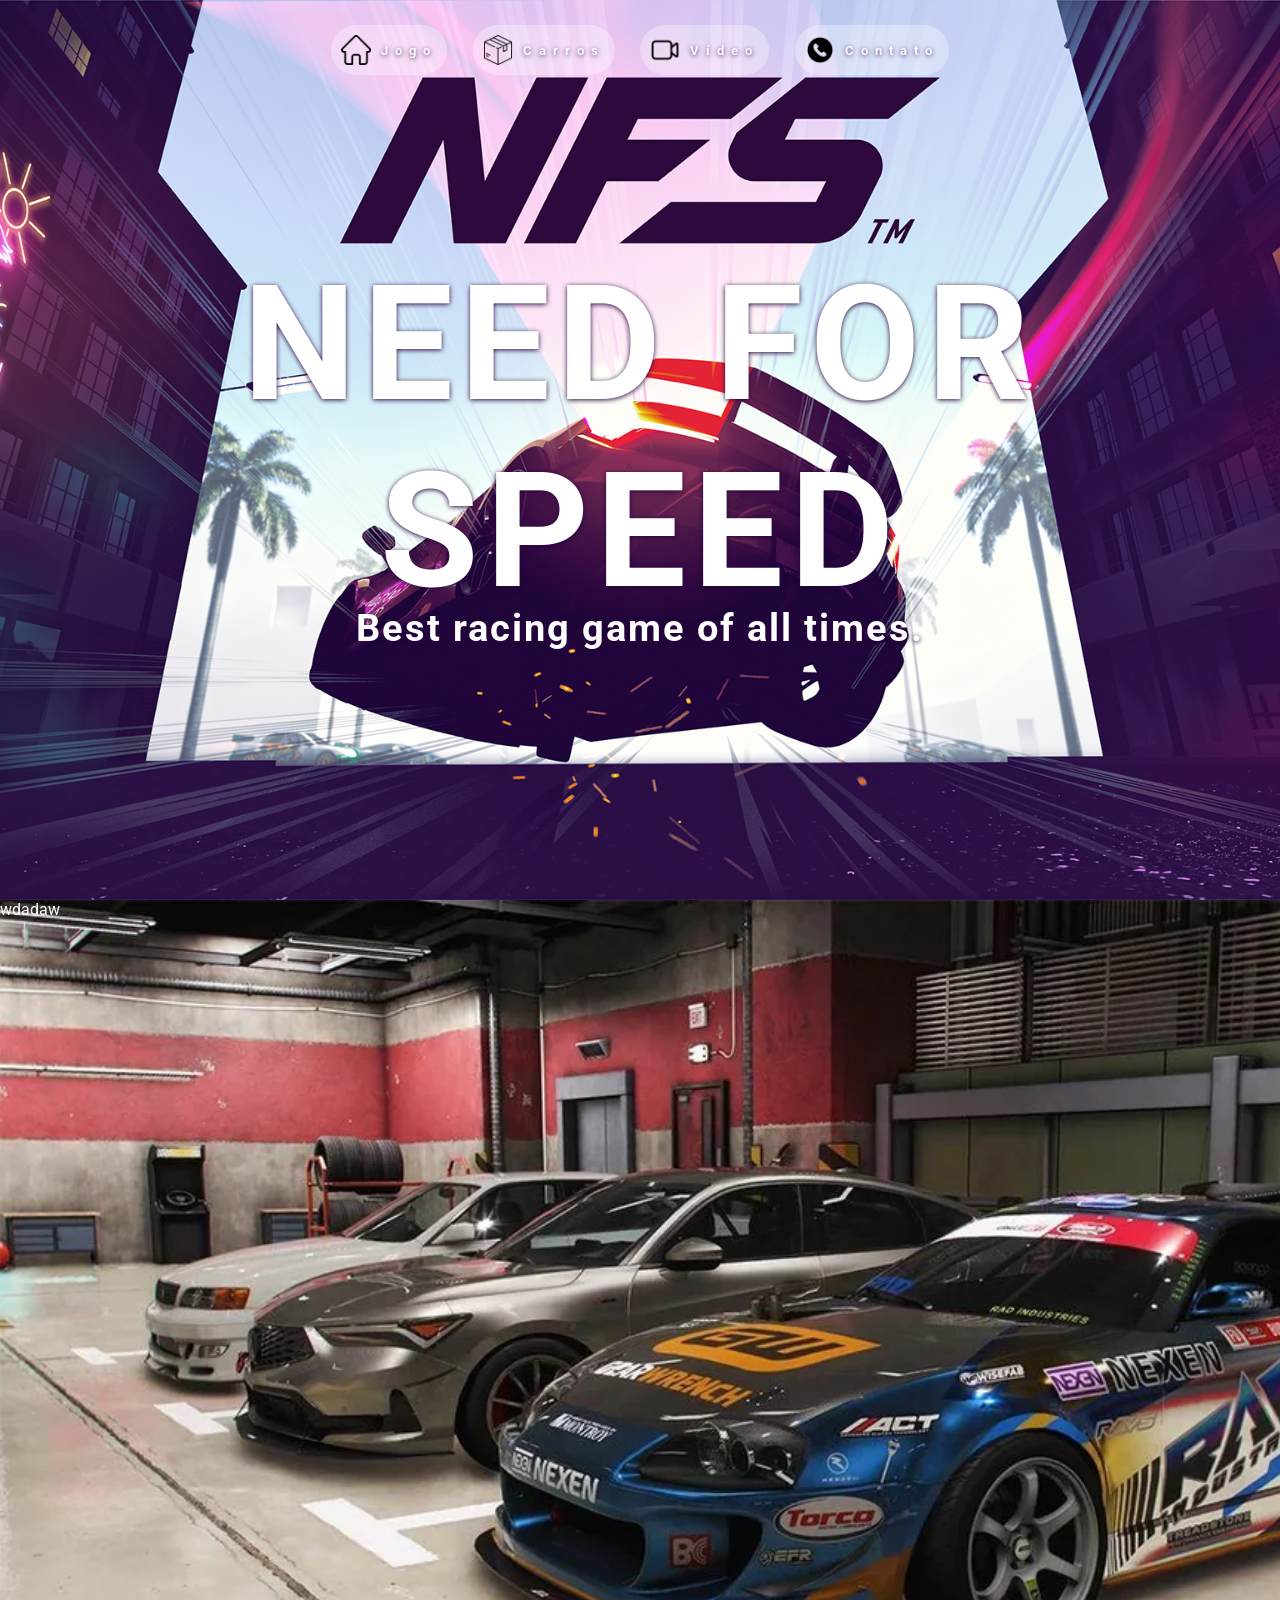
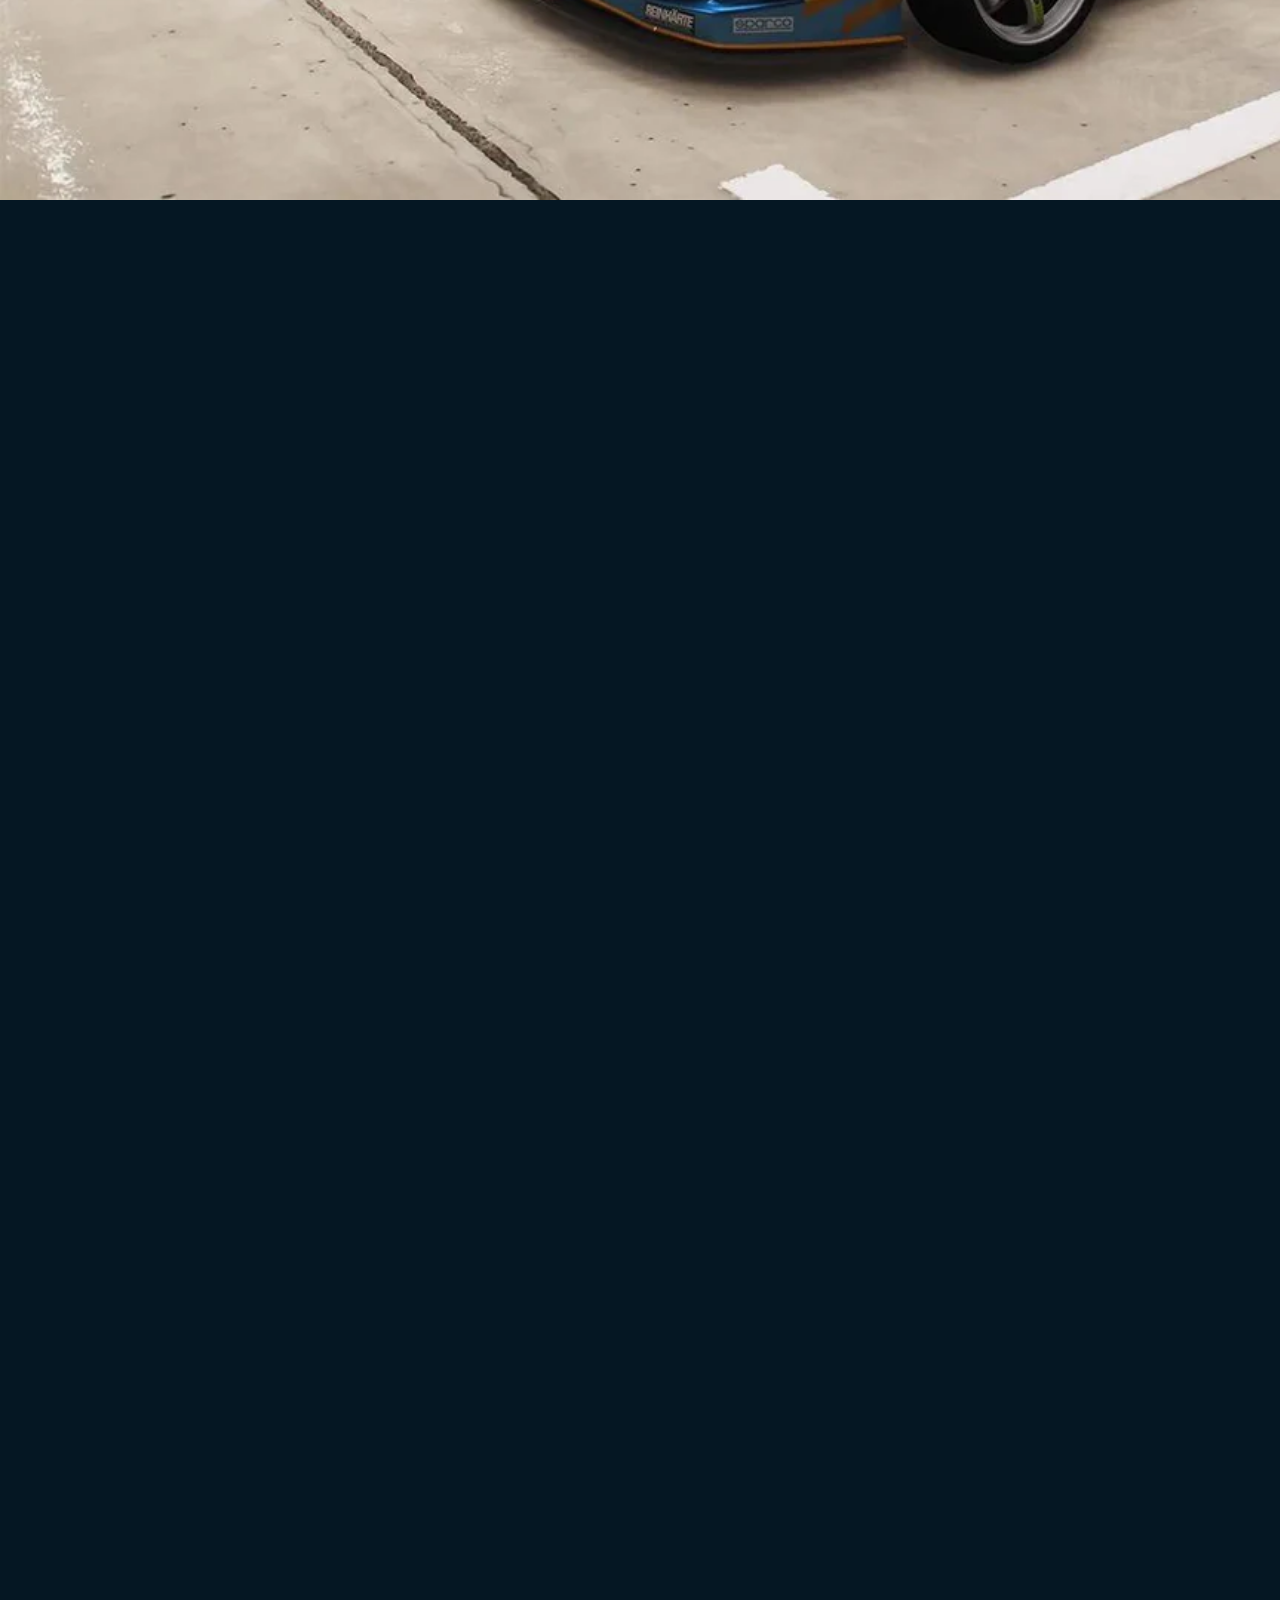
==== lpsesi02/src/index.html @ b7daf6fd "Add files via upload" ====
<!DOCTYPE html>
<html lang="en">
<head>
    <meta charset="UTF-8">
    <meta name="viewport" content="width=device-width, initial-scale=1.0">
    <title>Need for Speed</title>
    <link rel="stylesheet" href="style.css">
    <link rel="preconnect" href="https://fonts.googleapis.com">
    <link rel="preconnect" href="https://fonts.gstatic.com" crossorigin>
    <link href="https://fonts.googleapis.com/css2?family=Roboto:ital,wght@0,100..900;1,100..900&display=swap" rel="stylesheet">
</head>
<body>
    <nav>
        <span class="navItems" onclick="navTo('s1')">
            <img src="../assets/icons/home.png" alt="Jogo" width="30px">
            <a class="navWords" >Jogo</a>
        </span>
         <span class="navItems" onclick="navTo('s2')">
            <img src="../assets/icons/box.png" alt="Carros"  width="30px">
            <a class="navWords" >Carros</a>
        </span>
         <span class="navItems" onclick="navTo('s3')">
            <img src="../assets/icons/video.png" alt="Vídeo"  width="30px">
            <a class="navWords" >Vídeo</a>
        </span>
         <span class="navItems" onclick="navTo('s4')">
            <img src="../assets/icons/mobile.png" alt="Contato"  width="30px">
            <a class="navWords" >Contato</a>
        </span>
    </nav>
    <main>
        <section id="s1">
           <h1>Need for Speed</h1>
           <h2>Best racing game of all times.</h2>
        </section>
        <section id="s2">
          wdadaw
        </section>
        <section id="s3">
            <iframe width="560" height="315" class="vid" src="https://www.youtube.com/embed/pWw-UENvdTw?si=T0KV9eq6g0Lh9BDs" title="YouTube video player" frameborder="0" allow="accelerometer; autoplay; clipboard-write; encrypted-media; gyroscope; picture-in-picture; web-share" referrerpolicy="strict-origin-when-cross-origin" allowfullscreen></iframe>
        </section>
        <section id="s4">
         
        </section>
    </main>
    <footer>

    </footer>

    <script src="script.js"></script>
</body>
</html>
---- lpsesi02/src/style.css ----
:root{
    --text: #ffffff;
    --bg: #051723;
    --lpurple: #611e91;
    --dpurple: #27043f;
    --lorange: #DDA15E;
    --dorange: #BC6C25;
    --font: "Roboto", sans-serif;
}

*{
    margin: 0;
    padding: 0;
    box-sizing: border-box;
    scroll-behavior: smooth;
}

body{
    font-family: var(--font);
    background-color: var(--bg);
    color: var(--text);
}

nav{
    width: 100%;
    position: fixed;
    top: 0;
    background-color: transparent;
    display: flex;
    align-items: center;
    justify-content: center;
    gap: 2vw;
    height: 100px;
    z-index: 999;
    animation: decima 1s ease-in-out;
    transition: all 1s ease-in-out; 
}

nav.sc{
    background-color: var(--dpurple);
}

@keyframes decima {
    0%{
        transform: translateY(-100px);
    }
}

.navItems{
    display: flex;
    align-items: center;
    justify-content: center;
    gap: 10px;
    background-color: #ffffff56;
    padding: 10px;
    border-radius: 999px;
}

.navItems img{
    width: 30px;
}

.navItems:hover{
    cursor: pointer;
}

a{
    color: inherit;
    text-decoration: none;
    font-size: 1vw;
    letter-spacing: 7px;
    opacity: 0.8;
    transition: all 200ms linear;
    font-weight: 700;
    text-shadow: 0px 1px 5px var(--dpurple);

}

a:hover{
    opacity: 1;
    text-shadow: 0px 3px 10px var(--text);
}

section{
    min-height: 100vh;
    height: auto;
}

#s1{
    background-image: url('../assets/images/bgnew.png');
    background-attachment: fixed;
    background-position: center;
    background-repeat: no-repeat;
    background-size: cover;
    display: flex;
    align-items: center;
    justify-content: center;
    flex-direction: column;
}

h1{
    font-size: 160px;
    word-break: break-word;
    overflow-wrap: break-word;
    text-transform: uppercase;
    text-shadow: 0px 1px 5px var(--dpurple);
    letter-spacing: 7px;
    width: 100%;
    text-align: center;
    animation: esquerda 2s ease-in-out;
}

@keyframes esquerda {
    0%{
        transform: translateX(-100px);
        opacity: 0;
    }
}

h2{
    font-size: 3vw;
    letter-spacing: 2px;
    width: 67%;
    margin-top: -20px;
    text-align: center;
    text-shadow: 0px 1px 5px var(--dpurple);
    animation: direita 2s ease-in-out;
}
footer.ft{
    background-color: var(--dpurple);
}
footer a img{
    opacity: 0.7;
    transition: all 500ms linear;
}

@keyframes direita {
    0%{
        transform: translateX(100px);
        opacity: 0;
    }
}
#s2{
    background-image: url('../assets/images/garage.webp');
    background-repeat: no-repeat;
    background-size: cover;
}

#s3{
    display: flex;
    justify-content: center;
    align-items: center;
}

.vid{
    width: 100vw;
    height: 100vh;

}

@media (width <= 1000px) {
    .navWords{
        display: none;
    }
    #s1{
            background-image: url('../assets/images/bgmobile.jpg');
            padding-top: 120px;
            padding-bottom: 80px;
    }
    h1{
        line-height: 120px;
    }
    h2{
        margin-top: 10px;
        font-size: 36px;
    }
}
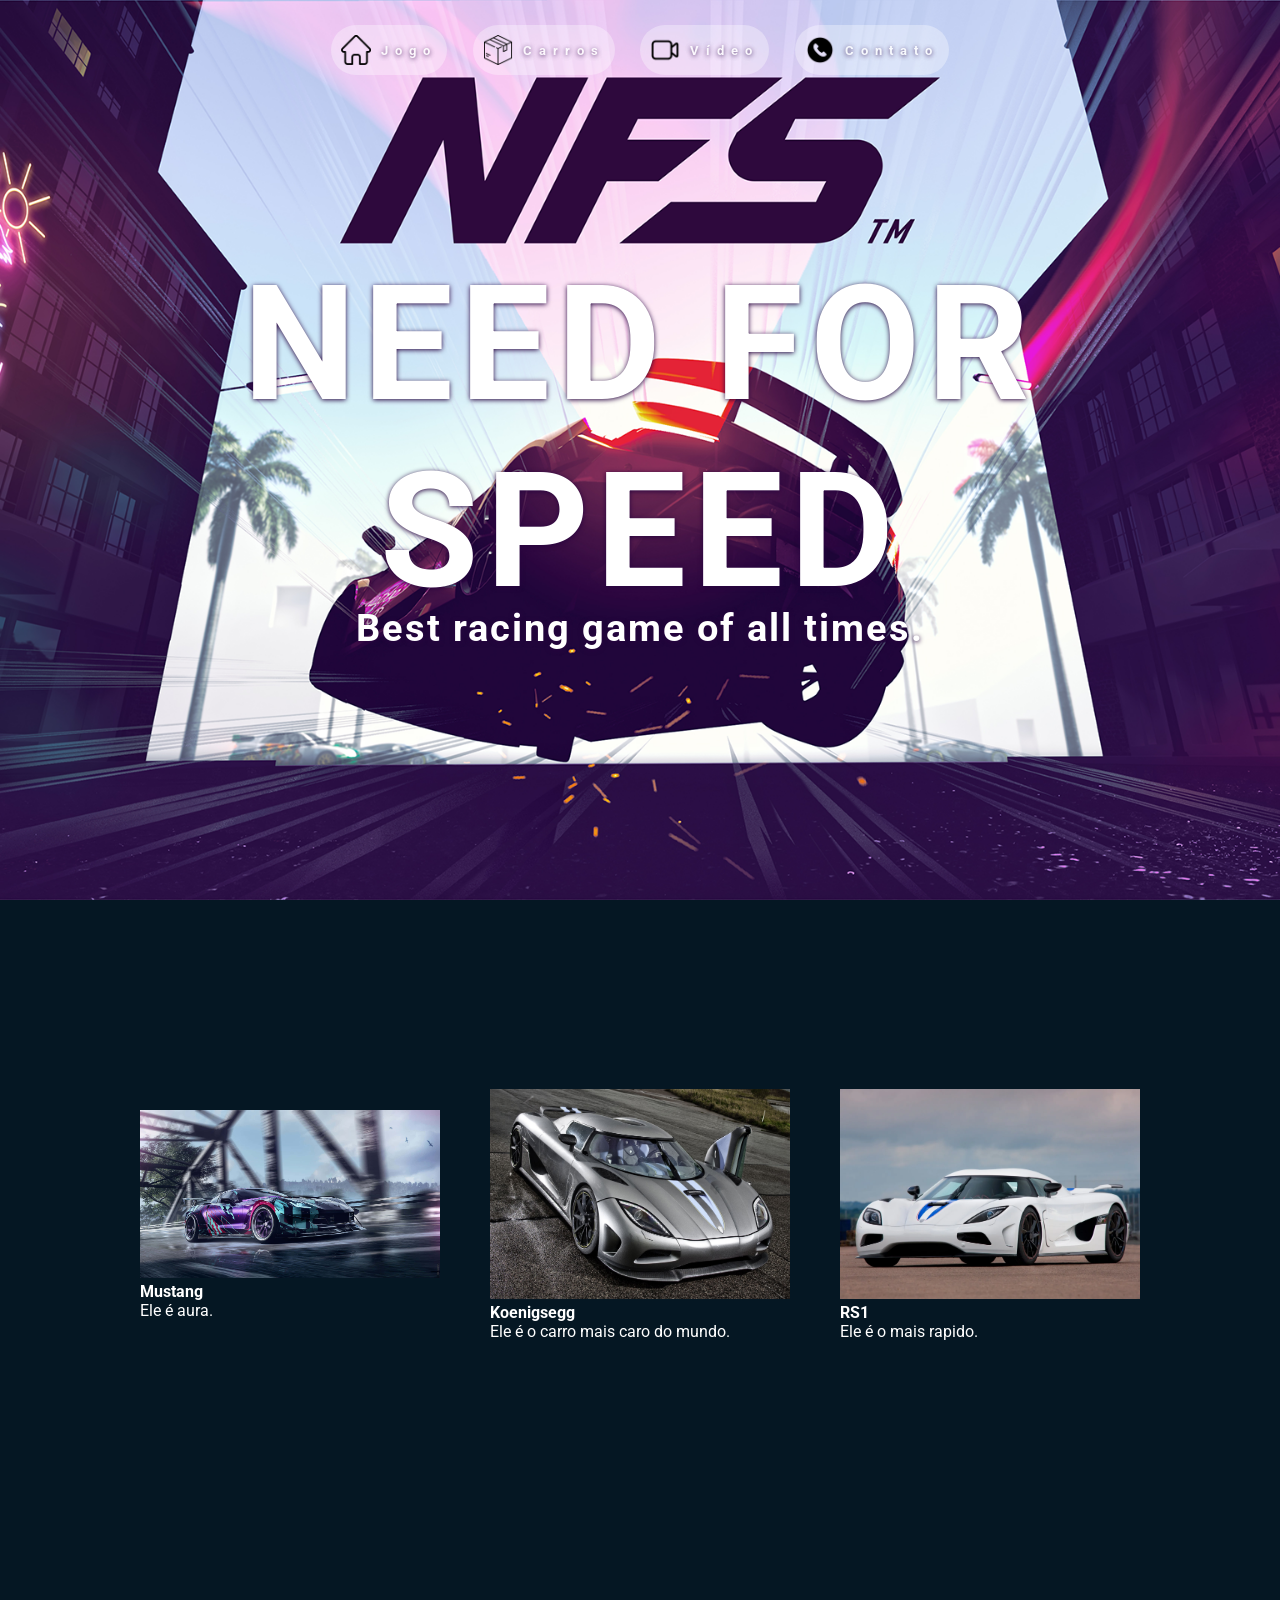
==== commit 3cc625b2: "Add files via upload" ====
--- a/lpsesi02/src/index.html
+++ b/lpsesi02/src/index.html
@@ -34,7 +34,27 @@
            <h2>Best racing game of all times.</h2>
         </section>
         <section id="s2">
-          wdadaw
+          <div class="card">
+            <img width="300px" height="auto" src="../assets/images/carro1.jpg" alt="">
+            <div>
+                <h4>Mustang</h4>
+                <p>Ele é aura.</p>
+            </div>
+          </div>
+          <div class="card">
+            <img width="300px" height="auto" src="../assets/images/carro3.jpg" alt="">
+            <div>
+                <h4>Koenigsegg</h4>
+                <p>Ele é o carro mais caro do mundo.</p>
+            </div>
+          </div>
+          <div class="card">
+            <img width="300px" height="auto" src="../assets/images/carro4.webp" alt="">
+            <div>
+                <h4>RS1</h4>
+                <p>Ele é o mais rapido.</p>
+            </div>
+          </div>
         </section>
         <section id="s3">
             <iframe width="560" height="315" class="vid" src="https://www.youtube.com/embed/pWw-UENvdTw?si=T0KV9eq6g0Lh9BDs" title="YouTube video player" frameborder="0" allow="accelerometer; autoplay; clipboard-write; encrypted-media; gyroscope; picture-in-picture; web-share" referrerpolicy="strict-origin-when-cross-origin" allowfullscreen></iframe>
--- a/lpsesi02/src/style.css
+++ b/lpsesi02/src/style.css
@@ -141,9 +141,17 @@
     }
 }
 #s2{
-    background-image: url('../assets/images/garage.webp');
-    background-repeat: no-repeat;
-    background-size: cover;
+  display: flex;
+  align-items: center;
+  justify-content: center;
+  background: url('../assets/images/');
+  background-attachment: fixed;
+  background-position: center;
+  background-repeat:  no-repeat;
+  background-size: cover;
+  flex-wrap: wrap;
+  gap: 50px;
+  min-height: 70vh;
 }
 
 #s3{
